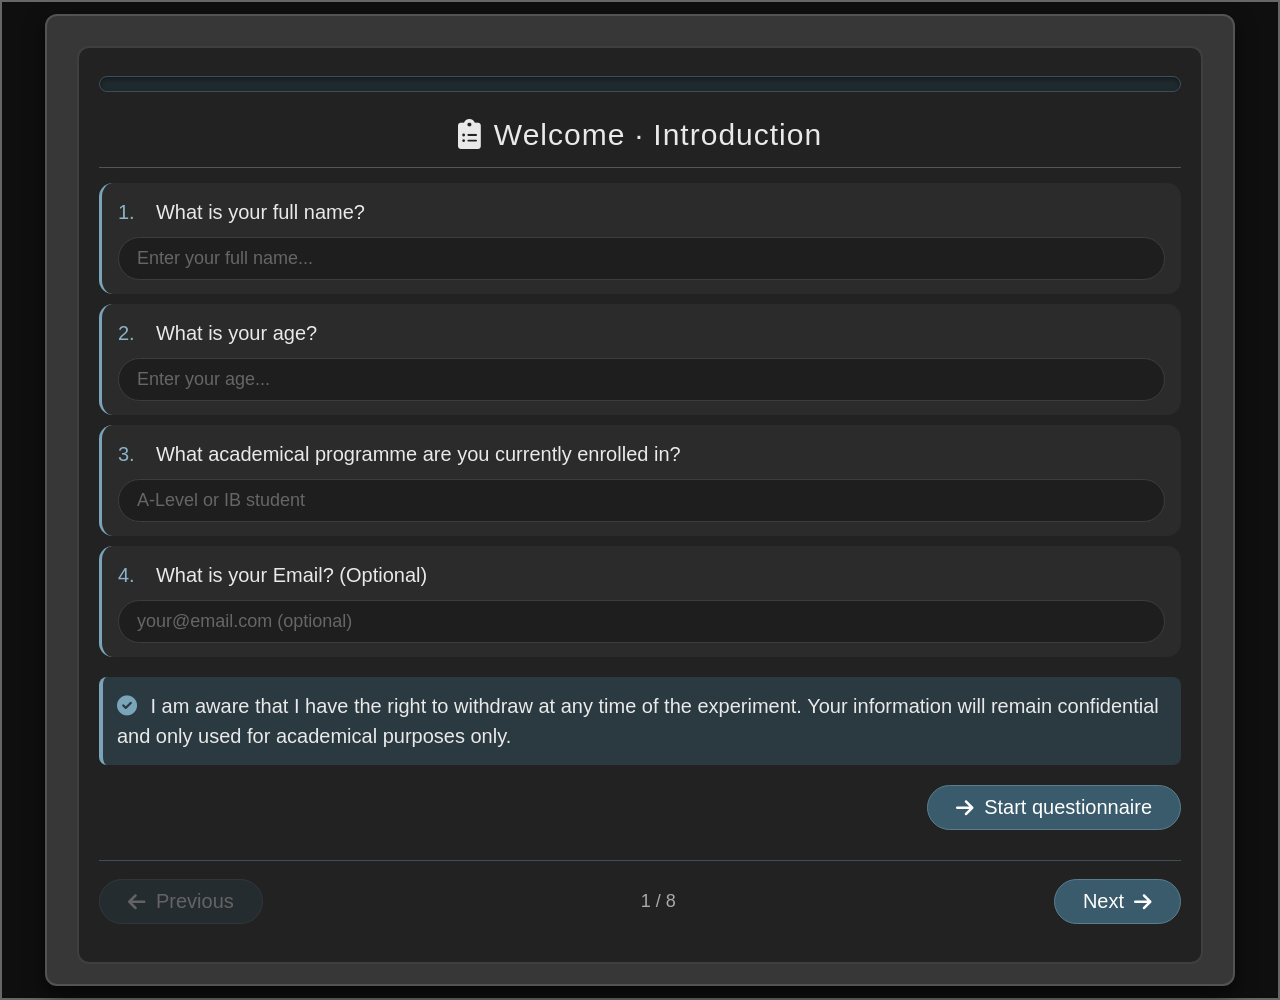
==== Website.html @ 50e79458 "Template of website Website" ====
<!DOCTYPE html>
<html lang="en">
<head>
    <meta charset="UTF-8">
    <meta name="viewport" content="width=device-width, initial-scale=1.0">
    <title>Wellbeing Questionnaire · Multi-page</title>
    <!-- Font Awesome -->
    <link rel="stylesheet" href="https://cdnjs.cloudflare.com/ajax/libs/font-awesome/6.0.0-beta3/css/all.min.css">
    <style>
        /* ----- global reset & base ----- */
        * {
            box-sizing: border-box;
            margin: 0;
            padding: 0;
        }

        body {
            background-color: rgb(15, 15, 15);
            border: 2px solid rgb(103, 103, 103);
            display: flex;
            justify-content: center;
            padding: 12px;
            min-height: 100vh;
            font-family: 'Roboto', 'Arial', sans-serif;
        }

        #main {
            padding-top: 30px;
            border: 2px solid rgb(83, 83, 83);
            background-color: rgb(55, 55, 55);
            width: 95%;
            max-width: 1300px;
            min-height: 840px;
            display: flex;
            flex-direction: column;
            align-items: center;
            border-radius: 12px;
            box-shadow: 0 8px 20px rgba(0,0,0,0.6);
        }

        #sub-main {
            border: 2px solid rgb(63, 63, 63);
            padding: 20px 20px 30px;
            background-color: rgb(34, 34, 34);
            color: rgb(233, 233, 233);
            width: 95%;
            height: auto;
            font-size: 20px;
            line-height: 1.5;
            border-radius: 12px;
            margin-bottom: 20px;
            position: relative;
        }

        /* ----- progress bar ----- */
        #progress-container {
            width: 100%;
            background: #1f2a2e;
            border-radius: 40px;
            height: 16px;
            margin: 8px 0 20px 0;
            border: 1px solid #3d4f55;
            overflow: hidden;
            box-shadow: inset 0 2px 4px rgba(0,0,0,0.4);
        }

        #progress-bar {
            width: 0%;
            height: 100%;
            background: linear-gradient(90deg, #4e8a9e, #7ab8d0);
            border-radius: 40px;
            transition: width 0.35s ease;
            box-shadow: 0 0 12px #3a7a8a;
        }

        /* ----- page system (tabs) ----- */
        .page {
            display: none;
            animation: fadePage 0.25s ease;
        }

        .page.active {
            display: block;
        }

        @keyframes fadePage {
            0% { opacity: 0.6; transform: translateY(6px); }
            100% { opacity: 1; transform: translateY(0); }
        }

        /* ----- navigation buttons ----- */
        .nav-bar {
            display: flex;
            flex-wrap: wrap;
            justify-content: space-between;
            align-items: center;
            gap: 12px 20px;
            margin-top: 30px;
            padding-top: 18px;
            border-top: 1px solid #3d4f55;
        }

        .nav-btn {
            background: #2d414a;
            border: 1px solid #4a5f68;
            color: #ddd;
            padding: 10px 28px;
            border-radius: 40px;
            font-size: 20px;
            cursor: pointer;
            transition: 0.2s;
            display: inline-flex;
            align-items: center;
            gap: 10px;
            font-family: inherit;
        }

        .nav-btn:hover:not(:disabled) {
            background: #3e5b68;
            color: white;
            border-color: #7aa5b9;
            transform: scale(1.02);
        }

        .nav-btn:disabled {
            opacity: 0.35;
            cursor: not-allowed;
            transform: none;
        }

        .nav-btn.primary {
            background: #3a5b6b;
            border-color: #5a7e8e;
            color: white;
        }
        .nav-btn.primary:hover:not(:disabled) {
            background: #4e7488;
        }

        /* ----- question blocks (rating) ----- */
        .question-block {
            background: rgba(255,255,255,0.02);
            padding: 14px 16px;
            margin: 10px 0;
            border-radius: 14px;
            border-left: 3px solid #3a5b6b;
            transition: background 0.15s;
        }
        .question-block:hover {
            background: rgba(255,255,255,0.06);
        }
        .question-text {
            margin-bottom: 10px;
            font-weight: 300;
            display: flex;
            align-items: baseline;
            gap: 6px;
        }
        .question-text .qnum {
            color: #8ab3c7;
            font-weight: 400;
            min-width: 32px;
        }

        /* rating buttons 1-10 */
        .rating-group {
            display: flex;
            flex-wrap: wrap;
            align-items: center;
            gap: 8px 6px;
            margin-top: 4px;
        }
        .rating-btn {
            background: #252525;
            border: 1px solid #3d3d3d;
            color: #c0c0c0;
            width: 42px;
            height: 42px;
            border-radius: 30px;
            font-size: 18px;
            font-weight: 400;
            cursor: pointer;
            transition: all 0.15s ease;
            display: inline-flex;
            align-items: center;
            justify-content: center;
            box-shadow: 0 2px 4px rgba(0,0,0,0.3);
            font-family: inherit;
        }
        .rating-btn:hover {
            background: #3a4f5a;
            border-color: #6c8c9c;
            color: white;
            transform: scale(1.05);
        }
        .rating-btn.selected {
            background: #3a7a8a;
            border-color: #8ab3c7;
            color: white;
            box-shadow: 0 0 0 2px #5a8a9e;
            font-weight: 500;
        }
        .rating-label {
            font-size: 14px;
            color: #888;
            margin: 0 2px;
        }

        /* ----- intro page: text inputs under each question ----- */
        .intro-input-group {
            display: flex;
            flex-direction: column;
            gap: 6px;
            margin-top: 6px;
        }
        .intro-input-group input {
            background: #1e1e1e;
            border: 1px solid #3d3d3d;
            border-radius: 30px;
            padding: 10px 18px;
            font-size: 18px;
            color: #f0f0f0;
            width: 100%;
            transition: 0.2s;
            font-family: inherit;
        }
        .intro-input-group input:focus {
            outline: none;
            border-color: #7aa5b9;
            box-shadow: 0 0 0 2px rgba(122, 165, 185, 0.3);
            background: #141414;
        }
        .intro-input-group input::placeholder {
            color: #666;
        }

        #sign-up .question-block {
            border-left-color: #7aa5b9;
            background: rgba(255,255,255,0.04);
        }

        /* ----- summary output ----- */
        #summary-output {
            background: #141c1f;
            padding: 16px 22px;
            border-radius: 40px;
            font-size: 18px;
            color: #d4e4ec;
            border-left: 4px solid #7aa5b9;
            margin: 16px 0;
            display: flex;
            align-items: center;
            gap: 14px;
            flex-wrap: wrap;
        }
        #summary-output i {
            color: #7aa5b9;
            font-size: 24px;
        }

        .btn-secondary {
            background: #2d3d44;
            border: 1px solid #4a5f68;
            color: #ccc;
            font-size: 18px;
            padding: 8px 22px;
            border-radius: 40px;
            cursor: pointer;
            transition: 0.2s;
        }
        .btn-secondary:hover {
            background: #3e5660;
            color: white;
        }

        .flex-wrap {
            display: flex;
            flex-wrap: wrap;
            align-items: center;
            gap: 10px;
        }

        h4 {
            margin: 30px 0 15px 0;
            font-weight: 300;
            color: #bbbbbb;
            font-size: 26px;
            border-left: 4px solid #6c8c9c;
            padding-left: 12px;
            display: flex;
            align-items: center;
            gap: 10px;
        }
        h2 {
            text-align: center;
            margin: 10px 0 15px 0;
            font-weight: 400;
            letter-spacing: 1px;
            border-bottom: 1px solid #555;
            padding-bottom: 10px;
        }

        .error-msg {
            color: #f08a8a;
            background: #3a1e1e;
            padding: 8px 16px;
            border-radius: 30px;
            font-size: 16px;
            border: 1px solid #a54a4a;
            display: inline-flex;
            align-items: center;
            gap: 10px;
            margin-top: 8px;
        }

        @media (max-width: 700px) {
            #sub-main { font-size: 17px; padding: 12px; }
            .rating-btn { width: 36px; height: 36px; font-size: 15px; }
            .nav-bar { flex-direction: column; align-items: stretch; }
            .nav-btn { justify-content: center; }
        }
    </style>
</head>
<body>
<div id="main">
    <div id="sub-main">

        <!-- ===== PROGRESS BAR ===== -->
        <div id="progress-container">
            <div id="progress-bar" style="width: 0%;"></div>
        </div>

        <!-- ========================================================= -->
        <!-- PAGE 0: INTRODUCTION with TEXT INPUTS -->
        <div id="page-intro" class="page active">
            <h2><i class="fas fa-clipboard-list" style="margin-right: 12px;"></i>Welcome · Introduction</h2>
            <div id="sign-up">
                <div class="question-block">
                    <div class="question-text"><span class="qnum">1.</span> What is your full name?</div>
                    <div class="intro-input-group">
                        <input type="text" id="intro-name" placeholder="Enter your full name..." data-intro="name">
                    </div>
                </div>
                <div class="question-block">
                    <div class="question-text"><span class="qnum">2.</span> What is your age?</div>
                    <div class="intro-input-group">
                        <input type="number" id="intro-age" placeholder="Enter your age..." data-intro="age" min="1" max="120">
                    </div>
                </div>
                <div class="question-block">
                    <div class="question-text"><span class="qnum">3.</span> What academical programme are you currently enrolled in?</div>
                    <div class="intro-input-group">
                        <input type="text" id="intro-program" placeholder="A-Level or IB student" data-intro="program">
                    </div>
                </div>
                <div class="question-block">
                    <div class="question-text"><span class="qnum">4.</span> What is your Email? (Optional)</div>
                    <div class="intro-input-group">
                        <input type="email" id="intro-email" placeholder="your@email.com (optional)" data-intro="email">
                    </div>
                </div>
                <p style="margin-top:20px; background:#2a3a40; border-left:4px solid #7aa5b9; padding:14px; border-radius:8px;">
                    <i class="fas fa-check-circle" style="color: #7aa5b9; margin-right: 8px;"></i>
                    I am aware that I have the right to withdraw at any time of the experiment. Your information will remain confidential and only used for academical purposes only.
                </p>
            </div>
            <div style="margin-top: 20px; text-align: right;">
                <button class="nav-btn primary" id="startBtn"><i class="fas fa-arrow-right"></i> Start questionnaire</button>
            </div>
        </div>

        <!-- ========================================================= -->
        <!-- PAGE 1: SLEEP (q1-5) -->
        <div id="page-sleep" class="page">
            <h2><i class="fas fa-moon"></i> Sleep</h2>
            <div id="q1" class="question-block" data-q="1"><div class="question-text"><span class="qnum">1.</span> How much sleep do you usually get?</div><div class="rating-group" data-qid="1"></div></div>
            <div id="q2" class="question-block" data-q="2"><div class="question-text"><span class="qnum">2.</span> How much difficulty do you have falling asleep at the beginning of the night?</div><div class="rating-group" data-qid="2"></div></div>
            <div id="q3" class="question-block" data-q="3"><div class="question-text"><span class="qnum">3.</span> How would you rate your overall sleep quality over the past month?</div><div class="rating-group" data-qid="3"></div></div>
            <div id="q4" class="question-block" data-q="4"><div class="question-text"><span class="qnum">4.</span> How often do you wake up in the middle of the night and struggle to get back to sleep?</div><div class="rating-group" data-qid="4"></div></div>
            <div id="q5" class="question-block" data-q="5"><div class="question-text"><span class="qnum">5.</span> How sleepy or exhausted do you feel during the daytime hours?</div><div class="rating-group" data-qid="5"></div></div>
        </div>

        <!-- PAGE 2: WATER (q6-8) -->
        <div id="page-water" class="page">
            <h2><i class="fas fa-tint"></i> Water Intake</h2>
            <div id="q6" class="question-block" data-q="6"><div class="question-text"><span class="qnum">6.</span> In the past month, how often have you felt physically dehydrated…</div><div class="rating-group" data-qid="6"></div></div>
            <div id="q7" class="question-block" data-q="7"><div class="question-text"><span class="qnum">7.</span> In the past month, how often have you drunk around 2 litres of water daily?</div><div class="rating-group" data-qid="7"></div></div>
            <div id="q8" class="question-block" data-q="8"><div class="question-text"><span class="qnum">8.</span> In the past month, how often has a lack of hydration made you feel irritable…</div><div class="rating-group" data-qid="8"></div></div>
        </div>

        <!-- PAGE 3: STRESS (q9-15) -->
        <div id="page-stress" class="page">
            <h2><i class="fas fa-brain"></i> Stress</h2>
            <div id="q9" class="question-block" data-q="9"><div class="question-text"><span class="qnum">9.</span> How often have you felt confident about your ability to handle your personal problems?</div><div class="rating-group" data-qid="9"></div></div>
            <div id="q10" class="question-block" data-q="10"><div class="question-text"><span class="qnum">10.</span> How often have you felt that things were going your way?</div><div class="rating-group" data-qid="10"></div></div>
            <div id="q11" class="question-block" data-q="11"><div class="question-text"><span class="qnum">11.</span> How often have you felt difficulties were piling up so high that you could not overcome them?</div><div class="rating-group" data-qid="11"></div></div>
            <div id="q12" class="question-block" data-q="12"><div class="question-text"><span class="qnum">12.</span> How often have you been upset because of something that happened unexpectedly?</div><div class="rating-group" data-qid="12"></div></div>
            <div id="q13" class="question-block" data-q="13"><div class="question-text"><span class="qnum">13.</span> How often have you felt that you were unable to control the important things in your life?</div><div class="rating-group" data-qid="13"></div></div>
            <div id="q14" class="question-block" data-q="14"><div class="question-text"><span class="qnum">14.</span> How often have you felt nervous and "stressed"?</div><div class="rating-group" data-qid="14"></div></div>
            <div id="q15" class="question-block" data-q="15"><div class="question-text"><span class="qnum">15.</span> How often have you found that you could not cope with all the things that you had to do?</div><div class="rating-group" data-qid="15"></div></div>
        </div>

        <!-- PAGE 4: SCREEN (q16-20) -->
        <div id="page-screen" class="page">
            <h2><i class="fas fa-mobile-alt"></i> Screen Time</h2>
            <div id="q16" class="question-block" data-q="16"><div class="question-text"><span class="qnum">16.</span> On a typical day, would you consider the total amount of time you spend looking at digital screens healthy?</div><div class="rating-group" data-qid="16"></div></div>
            <div id="q17" class="question-block" data-q="17"><div class="question-text"><span class="qnum">17.</span> When you are trying to read a book, study, or complete a task, how often do you feel the urge to check your screens?</div><div class="rating-group" data-qid="17"></div></div>
            <div id="q18" class="question-block" data-q="18"><div class="question-text"><span class="qnum">18.</span> How frequently do you find yourself unexpectedly losing track of time while using screens for non-essential entertainment?</div><div class="rating-group" data-qid="18"></div></div>
            <div id="q19" class="question-block" data-q="19"><div class="question-text"><span class="qnum">19.</span> How dependent do you feel on your devices to feel entertained, relaxed, or mentally engaged?</div><div class="rating-group" data-qid="19"></div></div>
            <div id="q20" class="question-block" data-q="20"><div class="question-text"><span class="qnum">20.</span> To what extent do you feel that screen time interrupts your ability to be present or engage in real-life conversations?</div><div class="rating-group" data-qid="20"></div></div>
        </div>

        <!-- PAGE 5: PHYSICAL (q21-25) -->
        <div id="page-physical" class="page">
            <h2><i class="fas fa-running"></i> Physical Activity</h2>
            <div id="q21" class="question-block" data-q="21"><div class="question-text"><span class="qnum">21.</span> How would you rate your ability to maintain a fast pace when walking or moving around for 10 minutes or more without becoming winded?</div><div class="rating-group" data-qid="21"></div></div>
            <div id="q22" class="question-block" data-q="22"><div class="question-text"><span class="qnum">22.</span> To what extent do you feel confident and stable in your physical body when bending, lifting, or reaching?</div><div class="rating-group" data-qid="22"></div></div>
            <div id="q23" class="question-block" data-q="23"><div class="question-text"><span class="qnum">23.</span> How much do you naturally seek out or enjoy physical activities during your day?</div><div class="rating-group" data-qid="23"></div></div>
            <div id="q24" class="question-block" data-q="24"><div class="question-text"><span class="qnum">24.</span> How would you rate your physical strength when it comes to carrying/lifting objects?</div><div class="rating-group" data-qid="24"></div></div>
            <div id="q25" class="question-block" data-q="25"><div class="question-text"><span class="qnum">25.</span> How frequently does your daily routine require you to breathe heavily, sweat, or get your heart rate up?</div><div class="rating-group" data-qid="25"></div></div>
        </div>

        <!-- PAGE 6: EMOTIONAL (q26-30) -->
        <div id="page-emotional" class="page">
            <h2><i class="fas fa-smile"></i> Emotional / Mental</h2>
            <div id="q26" class="question-block" data-q="26"><div class="question-text"><span class="qnum">26.</span> How much have you felt naturally interested and engaged in the things around you?</div><div class="rating-group" data-qid="26"></div></div>
            <div id="q27" class="question-block" data-q="27"><div class="question-text"><span class="qnum">27.</span> How often have you felt nervous, restless, or on edge?</div><div class="rating-group" data-qid="27"></div></div>
            <div id="q28" class="question-block" data-q="28"><div class="question-text"><span class="qnum">28.</span> On average, how confident and comfortable do you feel in your own skin right now?</div><div class="rating-group" data-qid="28"></div></div>
            <div id="q29" class="question-block" data-q="29"><div class="question-text"><span class="qnum">29.</span> How often have you felt easily annoyed or frustrated by small things?</div><div class="rating-group" data-qid="29"></div></div>
            <div id="q30" class="question-block" data-q="30"><div class="question-text"><span class="qnum">30.</span> How often have you felt easily annoyed or frustrated by small things? (duplicate)</div><div class="rating-group" data-qid="30"></div></div>
        </div>

        <!-- ========================================================= -->
        <!-- PAGE 7: SUMMARY (final) -->
        <div id="page-summary" class="page">
            <h2><i class="fas fa-chart-pie"></i> Summary & results</h2>
            <div id="summary-output">
                <i class="fas fa-chart-simple"></i>
                <span id="summaryText">No ratings yet. Complete all questions to see summary.</span>
            </div>
            <div style="background:#1f2a2e; border-radius:30px; padding:20px; margin-top:10px;">
                <p><i class="fas fa-info-circle" style="color:#7aa5b9;"></i> This is the final page. You can go back and adjust any rating.</p>
                <button class="btn-secondary" id="clearAllBtn" style="margin-top:12px;"><i class="fas fa-undo-alt"></i> Clear all & restart</button>
            </div>
        </div>

        <!-- ========================================================= -->
        <!-- NAVIGATION (shared) -->
        <div class="nav-bar">
            <button class="nav-btn" id="prevBtn" disabled><i class="fas fa-arrow-left"></i> Previous</button>
            <span id="pageIndicator" style="color:#aaa; font-size:18px;">1 / 8</span>
            <button class="nav-btn primary" id="nextBtn">Next <i class="fas fa-arrow-right"></i></button>
        </div>
        <div id="navError" style="text-align:center; margin-top:8px;"></div>

    </div> <!-- /sub-main -->
</div> <!-- /main -->

<script>
    (function() {
        // ---------- page order ----------
        const pageIds = [
            'page-intro',
            'page-sleep',
            'page-water',
            'page-stress',
            'page-screen',
            'page-physical',
            'page-emotional',
            'page-summary'
        ];
        const totalPages = pageIds.length;
        let currentPageIndex = 0;

        // DOM elements
        const pages = document.querySelectorAll('.page');
        const prevBtn = document.getElementById('prevBtn');
        const nextBtn = document.getElementById('nextBtn');
        const indicator = document.getElementById('pageIndicator');
        const progressBar = document.getElementById('progress-bar');
        const startBtn = document.getElementById('startBtn');
        const navError = document.getElementById('navError');

        // rating storage
        const ratingData = {};

        // ---------- generate rating buttons (1-10) ----------
        const questionGroups = document.querySelectorAll('.rating-group');
        questionGroups.forEach(group => {
            const qid = group.dataset.qid;
            for (let i = 1; i <= 10; i++) {
                const btn = document.createElement('button');
                btn.className = 'rating-btn';
                btn.textContent = i;
                btn.dataset.value = i;
                btn.dataset.qid = qid;
                btn.addEventListener('click', function(e) {
                    e.stopPropagation();
                    const parentGroup = this.closest('.rating-group');
                    parentGroup.querySelectorAll('.rating-btn').forEach(b => b.classList.remove('selected'));
                    this.classList.add('selected');
                    ratingData[qid] = parseInt(this.dataset.value, 10);
                    updateSummaryText();
                    updateProgress();
                    clearNavError();
                });
                group.appendChild(btn);
            }
            // labels
            const low = document.createElement('span');
            low.className = 'rating-label';
            low.textContent = 'min';
            const high = document.createElement('span');
            high.className = 'rating-label';
            high.textContent = 'max';
            group.prepend(low);
            group.appendChild(high);
        });

        // ---------- validation: check if all ratings on current page are answered ----------
        function isCurrentPageComplete() {
            const currentPage = document.querySelector('.page.active');
            if (!currentPage) return false;

            // For intro page: check text inputs
            if (currentPage.id === 'page-intro') {
                const name = document.getElementById('intro-name');
                const age = document.getElementById('intro-age');
                const program = document.getElementById('intro-program');
                // Name must not be empty
                if (!name.value.trim()) return false;
                // Age must be a number > 0
                if (!age.value || parseInt(age.value) <= 0) return false;
                // Program must not be empty
                if (!program.value.trim()) return false;
                return true;
            }

            // For summary page: always allow navigation (no ratings to check)
            if (currentPage.id === 'page-summary') return true;

            // For other pages: check that all rating groups have a selected button
            const groups = currentPage.querySelectorAll('.rating-group');
            for (let group of groups) {
                const selected = group.querySelector('.rating-btn.selected');
                if (!selected) return false;
            }
            return true;
        }

        // ---------- show error message ----------
        function showNavError(message) {
            navError.innerHTML = `<span class="error-msg"><i class="fas fa-exclamation-circle"></i> ${message}</span>`;
        }

        function clearNavError() {
            navError.innerHTML = '';
        }

        // ---------- update summary text (on final page) - NO AVERAGE ----------
        const summarySpan = document.getElementById('summaryText');

        function updateSummaryText() {
            const entries = Object.entries(ratingData);
            if (entries.length === 0) {
                summarySpan.textContent = 'No ratings yet. Complete all questions to see summary.';
                return;
            }
            const answered = entries.length;
            const total = 30;
            // Show only answered count and last 3 ratings (no average)
            const lastThree = entries.slice(-3).map(([q, v]) => `Q${q}:${v}`).join(' · ');
            summarySpan.innerHTML = `
                <span style="background:#1f2a2e; padding:2px 14px; border-radius:30px;">
                    <i class="fas fa-check-circle" style="color:#7aa5b9;"></i> ${answered}/${total}
                </span>
                <span style="background:#1f2a2e; padding:2px 14px; border-radius:30px; font-size:0.9em;">
                    ${lastThree || '—'}
                </span>
            `;
        }

        // ---------- update progress bar ----------
        function updateProgress() {
            const answered = Object.keys(ratingData).length;
            const total = 30;
            const pct = Math.min(100, Math.round((answered / total) * 100));
            progressBar.style.width = pct + '%';
        }

        // ---------- clear all ratings and go to intro page ----------
        function clearAllAndRestart() {
            // Remove selected class from all rating buttons
            document.querySelectorAll('.rating-btn').forEach(b => b.classList.remove('selected'));
            // Clear the rating data
            for (let key in ratingData) {
                delete ratingData[key];
            }
            // Clear intro text inputs
            document.getElementById('intro-name').value = '';
            document.getElementById('intro-age').value = '';
            document.getElementById('intro-program').value = '';
            document.getElementById('intro-email').value = '';
            // Update UI
            updateSummaryText();
            updateProgress();
            clearNavError();
            // Navigate to intro page (page 0)
            goToPage(0);
        }

        // ---------- navigation ----------
        function goToPage(index) {
            if (index < 0 || index >= totalPages) return;
            
            // Check if we're trying to go forward and current page is complete
            if (index > currentPageIndex) {
                if (!isCurrentPageComplete()) {
                    showNavError('Please answer all questions on this page before proceeding.');
                    return;
                }
            }
            
            clearNavError();
            
            // hide all
            pages.forEach(p => p.classList.remove('active'));
            // show target
            const target = document.getElementById(pageIds[index]);
            if (target) target.classList.add('active');
            currentPageIndex = index;

            // update buttons
            prevBtn.disabled = (index === 0);
            nextBtn.disabled = (index === totalPages - 1);
            if (index === totalPages - 1) {
                nextBtn.innerHTML = 'Finish <i class="fas fa-check"></i>';
            } else {
                nextBtn.innerHTML = 'Next <i class="fas fa-arrow-right"></i>';
            }
            // indicator
            indicator.textContent = `${index+1} / ${totalPages}`;
            // update progress
            updateProgress();
            // if on summary page, refresh summary
            if (pageIds[index] === 'page-summary') {
                updateSummaryText();
            }
        }

        function nextPage() {
            if (currentPageIndex < totalPages - 1) {
                goToPage(currentPageIndex + 1);
            }
        }

        function prevPage() {
            if (currentPageIndex > 0) {
                goToPage(currentPageIndex - 1);
            }
        }

        // event listeners
        nextBtn.addEventListener('click', nextPage);
        prevBtn.addEventListener('click', prevPage);

        // start button (from intro)
        startBtn.addEventListener('click', function() {
            if (!isCurrentPageComplete()) {
                showNavError('Please fill in all required fields (Name, Age, Programme) before starting.');
                return;
            }
            goToPage(1); // go to sleep page
        });

        // Clear all button - now clears everything and goes to intro
        document.getElementById('clearAllBtn').addEventListener('click', clearAllAndRestart);

        // Real-time validation on intro inputs (clear error when user types)
        document.querySelectorAll('.intro-input-group input').forEach(input => {
            input.addEventListener('input', function() {
                clearNavError();
            });
        });

        // keyboard support
        document.addEventListener('keydown', function(e) {
            if (e.key === 'ArrowRight' && !e.ctrlKey && !e.metaKey) {
                if (!nextBtn.disabled) nextBtn.click();
            } else if (e.key === 'ArrowLeft' && !e.ctrlKey && !e.metaKey) {
                if (!prevBtn.disabled) prevBtn.click();
            }
        });

        // ---------- initial state ----------
        goToPage(0); // start at intro
        updateProgress();
        updateSummaryText();
    })();
</script>

</body>
</html>
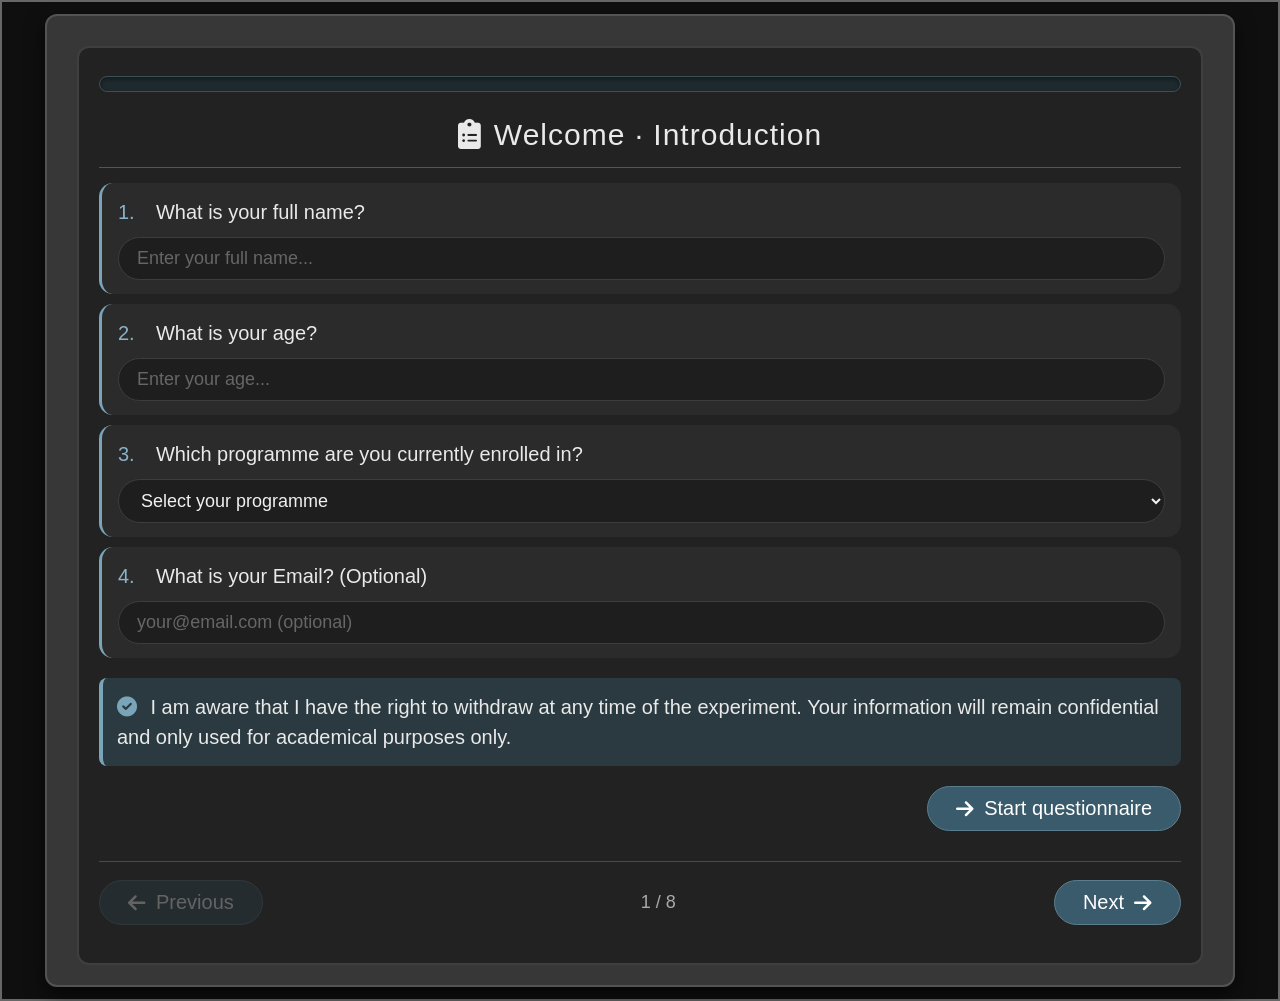
==== commit b4f3f6c3: "Added the choosing option" ====
--- a/Website.html
+++ b/Website.html
@@ -1,703 +1,572 @@
 <!DOCTYPE html>
 <html lang="en">
 <head>
-    <meta charset="UTF-8">
-    <meta name="viewport" content="width=device-width, initial-scale=1.0">
-    <title>Wellbeing Questionnaire · Multi-page</title>
-    <!-- Font Awesome -->
-    <link rel="stylesheet" href="https://cdnjs.cloudflare.com/ajax/libs/font-awesome/6.0.0-beta3/css/all.min.css">
-    <style>
-        /* ----- global reset & base ----- */
-        * {
-            box-sizing: border-box;
-            margin: 0;
-            padding: 0;
-        }
-
-        body {
-            background-color: rgb(15, 15, 15);
-            border: 2px solid rgb(103, 103, 103);
-            display: flex;
-            justify-content: center;
-            padding: 12px;
-            min-height: 100vh;
-            font-family: 'Roboto', 'Arial', sans-serif;
-        }
-
-        #main {
-            padding-top: 30px;
-            border: 2px solid rgb(83, 83, 83);
-            background-color: rgb(55, 55, 55);
-            width: 95%;
-            max-width: 1300px;
-            min-height: 840px;
-            display: flex;
-            flex-direction: column;
-            align-items: center;
-            border-radius: 12px;
-            box-shadow: 0 8px 20px rgba(0,0,0,0.6);
-        }
-
-        #sub-main {
-            border: 2px solid rgb(63, 63, 63);
-            padding: 20px 20px 30px;
-            background-color: rgb(34, 34, 34);
-            color: rgb(233, 233, 233);
-            width: 95%;
-            height: auto;
-            font-size: 20px;
-            line-height: 1.5;
-            border-radius: 12px;
-            margin-bottom: 20px;
-            position: relative;
-        }
-
-        /* ----- progress bar ----- */
-        #progress-container {
-            width: 100%;
-            background: #1f2a2e;
-            border-radius: 40px;
-            height: 16px;
-            margin: 8px 0 20px 0;
-            border: 1px solid #3d4f55;
-            overflow: hidden;
-            box-shadow: inset 0 2px 4px rgba(0,0,0,0.4);
-        }
-
-        #progress-bar {
-            width: 0%;
-            height: 100%;
-            background: linear-gradient(90deg, #4e8a9e, #7ab8d0);
-            border-radius: 40px;
-            transition: width 0.35s ease;
-            box-shadow: 0 0 12px #3a7a8a;
-        }
-
-        /* ----- page system (tabs) ----- */
-        .page {
-            display: none;
-            animation: fadePage 0.25s ease;
-        }
-
-        .page.active {
-            display: block;
-        }
-
-        @keyframes fadePage {
-            0% { opacity: 0.6; transform: translateY(6px); }
-            100% { opacity: 1; transform: translateY(0); }
-        }
-
-        /* ----- navigation buttons ----- */
-        .nav-bar {
-            display: flex;
-            flex-wrap: wrap;
-            justify-content: space-between;
-            align-items: center;
-            gap: 12px 20px;
-            margin-top: 30px;
-            padding-top: 18px;
-            border-top: 1px solid #3d4f55;
-        }
-
-        .nav-btn {
-            background: #2d414a;
-            border: 1px solid #4a5f68;
-            color: #ddd;
-            padding: 10px 28px;
-            border-radius: 40px;
-            font-size: 20px;
-            cursor: pointer;
-            transition: 0.2s;
-            display: inline-flex;
-            align-items: center;
-            gap: 10px;
-            font-family: inherit;
-        }
-
-        .nav-btn:hover:not(:disabled) {
-            background: #3e5b68;
-            color: white;
-            border-color: #7aa5b9;
-            transform: scale(1.02);
-        }
-
-        .nav-btn:disabled {
-            opacity: 0.35;
-            cursor: not-allowed;
-            transform: none;
-        }
-
-        .nav-btn.primary {
-            background: #3a5b6b;
-            border-color: #5a7e8e;
-            color: white;
-        }
-        .nav-btn.primary:hover:not(:disabled) {
-            background: #4e7488;
-        }
-
-        /* ----- question blocks (rating) ----- */
-        .question-block {
-            background: rgba(255,255,255,0.02);
-            padding: 14px 16px;
-            margin: 10px 0;
-            border-radius: 14px;
-            border-left: 3px solid #3a5b6b;
-            transition: background 0.15s;
-        }
-        .question-block:hover {
-            background: rgba(255,255,255,0.06);
-        }
-        .question-text {
-            margin-bottom: 10px;
-            font-weight: 300;
-            display: flex;
-            align-items: baseline;
-            gap: 6px;
-        }
-        .question-text .qnum {
-            color: #8ab3c7;
-            font-weight: 400;
-            min-width: 32px;
-        }
-
-        /* rating buttons 1-10 */
-        .rating-group {
-            display: flex;
-            flex-wrap: wrap;
-            align-items: center;
-            gap: 8px 6px;
-            margin-top: 4px;
-        }
-        .rating-btn {
-            background: #252525;
-            border: 1px solid #3d3d3d;
-            color: #c0c0c0;
-            width: 42px;
-            height: 42px;
-            border-radius: 30px;
-            font-size: 18px;
-            font-weight: 400;
-            cursor: pointer;
-            transition: all 0.15s ease;
-            display: inline-flex;
-            align-items: center;
-            justify-content: center;
-            box-shadow: 0 2px 4px rgba(0,0,0,0.3);
-            font-family: inherit;
-        }
-        .rating-btn:hover {
-            background: #3a4f5a;
-            border-color: #6c8c9c;
-            color: white;
-            transform: scale(1.05);
-        }
-        .rating-btn.selected {
-            background: #3a7a8a;
-            border-color: #8ab3c7;
-            color: white;
-            box-shadow: 0 0 0 2px #5a8a9e;
-            font-weight: 500;
-        }
-        .rating-label {
-            font-size: 14px;
-            color: #888;
-            margin: 0 2px;
-        }
-
-        /* ----- intro page: text inputs under each question ----- */
-        .intro-input-group {
-            display: flex;
-            flex-direction: column;
-            gap: 6px;
-            margin-top: 6px;
-        }
-        .intro-input-group input {
-            background: #1e1e1e;
-            border: 1px solid #3d3d3d;
-            border-radius: 30px;
-            padding: 10px 18px;
-            font-size: 18px;
-            color: #f0f0f0;
-            width: 100%;
-            transition: 0.2s;
-            font-family: inherit;
-        }
-        .intro-input-group input:focus {
-            outline: none;
-            border-color: #7aa5b9;
-            box-shadow: 0 0 0 2px rgba(122, 165, 185, 0.3);
-            background: #141414;
-        }
-        .intro-input-group input::placeholder {
-            color: #666;
-        }
-
-        #sign-up .question-block {
-            border-left-color: #7aa5b9;
-            background: rgba(255,255,255,0.04);
-        }
-
-        /* ----- summary output ----- */
-        #summary-output {
-            background: #141c1f;
-            padding: 16px 22px;
-            border-radius: 40px;
-            font-size: 18px;
-            color: #d4e4ec;
-            border-left: 4px solid #7aa5b9;
-            margin: 16px 0;
-            display: flex;
-            align-items: center;
-            gap: 14px;
-            flex-wrap: wrap;
-        }
-        #summary-output i {
-            color: #7aa5b9;
-            font-size: 24px;
-        }
-
-        .btn-secondary {
-            background: #2d3d44;
-            border: 1px solid #4a5f68;
-            color: #ccc;
-            font-size: 18px;
-            padding: 8px 22px;
-            border-radius: 40px;
-            cursor: pointer;
-            transition: 0.2s;
-        }
-        .btn-secondary:hover {
-            background: #3e5660;
-            color: white;
-        }
-
-        .flex-wrap {
-            display: flex;
-            flex-wrap: wrap;
-            align-items: center;
-            gap: 10px;
-        }
-
-        h4 {
-            margin: 30px 0 15px 0;
-            font-weight: 300;
-            color: #bbbbbb;
-            font-size: 26px;
-            border-left: 4px solid #6c8c9c;
-            padding-left: 12px;
-            display: flex;
-            align-items: center;
-            gap: 10px;
-        }
-        h2 {
-            text-align: center;
-            margin: 10px 0 15px 0;
-            font-weight: 400;
-            letter-spacing: 1px;
-            border-bottom: 1px solid #555;
-            padding-bottom: 10px;
-        }
-
-        .error-msg {
-            color: #f08a8a;
-            background: #3a1e1e;
-            padding: 8px 16px;
-            border-radius: 30px;
-            font-size: 16px;
-            border: 1px solid #a54a4a;
-            display: inline-flex;
-            align-items: center;
-            gap: 10px;
-            margin-top: 8px;
-        }
-
-        @media (max-width: 700px) {
-            #sub-main { font-size: 17px; padding: 12px; }
-            .rating-btn { width: 36px; height: 36px; font-size: 15px; }
-            .nav-bar { flex-direction: column; align-items: stretch; }
-            .nav-btn { justify-content: center; }
-        }
-    </style>
+  <meta charset="UTF-8">
+  <meta name="viewport" content="width=device-width, initial-scale=1.0">
+  <title>Wellbeing · 8‑page questionnaire</title>
+  <!-- Font Awesome 6 (free) -->
+  <link rel="stylesheet" href="https://cdnjs.cloudflare.com/ajax/libs/font-awesome/6.0.0-beta3/css/all.min.css">
+  <style>
+    * { box-sizing: border-box; margin: 0; padding: 0; }
+    body {
+      background-color: #0f0f0f;
+      border: 2px solid #676767;
+      display: flex;
+      justify-content: center;
+      padding: 12px;
+      min-height: 100vh;
+      font-family: 'Roboto', 'Arial', sans-serif;
+    }
+    #main {
+      padding-top: 30px;
+      border: 2px solid #535353;
+      background-color: #373737;
+      width: 95%;
+      max-width: 1300px;
+      min-height: 840px;
+      display: flex;
+      flex-direction: column;
+      align-items: center;
+      border-radius: 12px;
+      box-shadow: 0 8px 20px rgba(0,0,0,0.6);
+    }
+    #sub-main {
+      border: 2px solid #3f3f3f;
+      padding: 20px 20px 30px;
+      background-color: #222;
+      color: #e9e9e9;
+      width: 95%;
+      height: auto;
+      font-size: 20px;
+      line-height: 1.5;
+      border-radius: 12px;
+      margin-bottom: 20px;
+      position: relative;
+    }
+    /* progress */
+    #progress-container {
+      width: 100%;
+      background: #1f2a2e;
+      border-radius: 40px;
+      height: 16px;
+      margin: 8px 0 20px 0;
+      border: 1px solid #3d4f55;
+      overflow: hidden;
+      box-shadow: inset 0 2px 4px rgba(0,0,0,0.4);
+    }
+    #progress-bar {
+      width: 0%;
+      height: 100%;
+      background: linear-gradient(90deg, #4e8a9e, #7ab8d0);
+      border-radius: 40px;
+      transition: width 0.35s ease;
+      box-shadow: 0 0 12px #3a7a8a;
+    }
+    /* pages */
+    .page { display: none; animation: fadePage 0.25s ease; }
+    .page.active { display: block; }
+    @keyframes fadePage {
+      0% { opacity: 0.6; transform: translateY(6px); }
+      100% { opacity: 1; transform: translateY(0); }
+    }
+    /* nav */
+    .nav-bar {
+      display: flex;
+      flex-wrap: wrap;
+      justify-content: space-between;
+      align-items: center;
+      gap: 12px 20px;
+      margin-top: 30px;
+      padding-top: 18px;
+      border-top: 1px solid #3d4f55;
+    }
+    .nav-btn {
+      background: #2d414a;
+      border: 1px solid #4a5f68;
+      color: #ddd;
+      padding: 10px 28px;
+      border-radius: 40px;
+      font-size: 20px;
+      cursor: pointer;
+      transition: 0.2s;
+      display: inline-flex;
+      align-items: center;
+      gap: 10px;
+      font-family: inherit;
+    }
+    .nav-btn:hover:not(:disabled) {
+      background: #3e5b68;
+      color: white;
+      border-color: #7aa5b9;
+      transform: scale(1.02);
+    }
+    .nav-btn:disabled { opacity: 0.35; cursor: not-allowed; transform: none; }
+    .nav-btn.primary { background: #3a5b6b; border-color: #5a7e8e; color: white; }
+    .nav-btn.primary:hover:not(:disabled) { background: #4e7488; }
+
+    /* question blocks */
+    .question-block {
+      background: rgba(255,255,255,0.02);
+      padding: 14px 16px;
+      margin: 10px 0;
+      border-radius: 14px;
+      border-left: 3px solid #3a5b6b;
+      transition: background 0.15s;
+    }
+    .question-block:hover { background: rgba(255,255,255,0.06); }
+    .question-text {
+      margin-bottom: 10px;
+      font-weight: 300;
+      display: flex;
+      align-items: baseline;
+      gap: 6px;
+    }
+    .question-text .qnum { color: #8ab3c7; font-weight: 400; min-width: 32px; }
+
+    /* rating 1-10 */
+    .rating-group {
+      display: flex;
+      flex-wrap: wrap;
+      align-items: center;
+      gap: 8px 6px;
+      margin-top: 4px;
+    }
+    .rating-btn {
+      background: #252525;
+      border: 1px solid #3d3d3d;
+      color: #c0c0c0;
+      width: 42px;
+      height: 42px;
+      border-radius: 30px;
+      font-size: 18px;
+      font-weight: 400;
+      cursor: pointer;
+      transition: all 0.15s ease;
+      display: inline-flex;
+      align-items: center;
+      justify-content: center;
+      box-shadow: 0 2px 4px rgba(0,0,0,0.3);
+      font-family: inherit;
+    }
+    .rating-btn:hover { background: #3a4f5a; border-color: #6c8c9c; color: white; transform: scale(1.05); }
+    .rating-btn.selected {
+      background: #3a7a8a;
+      border-color: #8ab3c7;
+      color: white;
+      box-shadow: 0 0 0 2px #5a8a9e;
+      font-weight: 500;
+    }
+    .rating-label { font-size: 14px; color: #888; margin: 0 2px; }
+
+    /* intro inputs & select */
+    .intro-input-group {
+      display: flex;
+      flex-direction: column;
+      gap: 6px;
+      margin-top: 6px;
+    }
+    .intro-input-group input,
+    .intro-input-group select {
+      background: #1e1e1e;
+      border: 1px solid #3d3d3d;
+      border-radius: 30px;
+      padding: 10px 18px;
+      font-size: 18px;
+      color: #f0f0f0;
+      width: 100%;
+      transition: 0.2s;
+      font-family: inherit;
+      appearance: auto;
+    }
+    .intro-input-group input:focus,
+    .intro-input-group select:focus {
+      outline: none;
+      border-color: #7aa5b9;
+      box-shadow: 0 0 0 2px rgba(122, 165, 185, 0.3);
+      background: #141414;
+    }
+    .intro-input-group input::placeholder { color: #666; }
+    .intro-input-group select option { background: #1e1e1e; color: #f0f0f0; }
+
+    #sign-up .question-block { border-left-color: #7aa5b9; background: rgba(255,255,255,0.04); }
+
+    /* summary */
+    #summary-output {
+      background: #141c1f;
+      padding: 16px 22px;
+      border-radius: 40px;
+      font-size: 18px;
+      color: #d4e4ec;
+      border-left: 4px solid #7aa5b9;
+      margin: 16px 0;
+      display: flex;
+      align-items: center;
+      gap: 14px;
+      flex-wrap: wrap;
+    }
+    #summary-output i { color: #7aa5b9; font-size: 24px; }
+    .btn-secondary {
+      background: #2d3d44;
+      border: 1px solid #4a5f68;
+      color: #ccc;
+      font-size: 18px;
+      padding: 8px 22px;
+      border-radius: 40px;
+      cursor: pointer;
+      transition: 0.2s;
+    }
+    .btn-secondary:hover { background: #3e5660; color: white; }
+    .flex-wrap { display: flex; flex-wrap: wrap; align-items: center; gap: 10px; }
+    h4 {
+      margin: 30px 0 15px 0;
+      font-weight: 300;
+      color: #bbb;
+      font-size: 26px;
+      border-left: 4px solid #6c8c9c;
+      padding-left: 12px;
+      display: flex;
+      align-items: center;
+      gap: 10px;
+    }
+    h2 {
+      text-align: center;
+      margin: 10px 0 15px 0;
+      font-weight: 400;
+      letter-spacing: 1px;
+      border-bottom: 1px solid #555;
+      padding-bottom: 10px;
+    }
+    .error-msg {
+      color: #f08a8a;
+      background: #3a1e1e;
+      padding: 8px 16px;
+      border-radius: 30px;
+      font-size: 16px;
+      border: 1px solid #a54a4a;
+      display: inline-flex;
+      align-items: center;
+      gap: 10px;
+      margin-top: 8px;
+    }
+    @media (max-width: 700px) {
+      #sub-main { font-size: 17px; padding: 12px; }
+      .rating-btn { width: 36px; height: 36px; font-size: 15px; }
+      .nav-bar { flex-direction: column; align-items: stretch; }
+      .nav-btn { justify-content: center; }
+    }
+  </style>
 </head>
 <body>
 <div id="main">
-    <div id="sub-main">
-
-        <!-- ===== PROGRESS BAR ===== -->
-        <div id="progress-container">
-            <div id="progress-bar" style="width: 0%;"></div>
+  <div id="sub-main">
+
+    <!-- progress bar -->
+    <div id="progress-container"><div id="progress-bar" style="width:0%;"></div></div>
+
+    <!-- ========== PAGE 0 · INTRO ========== -->
+    <div id="page-intro" class="page active">
+      <h2><i class="fas fa-clipboard-list" style="margin-right:12px;"></i>Welcome · Introduction</h2>
+      <div id="sign-up">
+        <div class="question-block">
+          <div class="question-text"><span class="qnum">1.</span> What is your full name?</div>
+          <div class="intro-input-group"><input type="text" id="intro-name" placeholder="Enter your full name..."></div>
         </div>
-
-        <!-- ========================================================= -->
-        <!-- PAGE 0: INTRODUCTION with TEXT INPUTS -->
-        <div id="page-intro" class="page active">
-            <h2><i class="fas fa-clipboard-list" style="margin-right: 12px;"></i>Welcome · Introduction</h2>
-            <div id="sign-up">
-                <div class="question-block">
-                    <div class="question-text"><span class="qnum">1.</span> What is your full name?</div>
-                    <div class="intro-input-group">
-                        <input type="text" id="intro-name" placeholder="Enter your full name..." data-intro="name">
-                    </div>
-                </div>
-                <div class="question-block">
-                    <div class="question-text"><span class="qnum">2.</span> What is your age?</div>
-                    <div class="intro-input-group">
-                        <input type="number" id="intro-age" placeholder="Enter your age..." data-intro="age" min="1" max="120">
-                    </div>
-                </div>
-                <div class="question-block">
-                    <div class="question-text"><span class="qnum">3.</span> What academical programme are you currently enrolled in?</div>
-                    <div class="intro-input-group">
-                        <input type="text" id="intro-program" placeholder="A-Level or IB student" data-intro="program">
-                    </div>
-                </div>
-                <div class="question-block">
-                    <div class="question-text"><span class="qnum">4.</span> What is your Email? (Optional)</div>
-                    <div class="intro-input-group">
-                        <input type="email" id="intro-email" placeholder="your@email.com (optional)" data-intro="email">
-                    </div>
-                </div>
-                <p style="margin-top:20px; background:#2a3a40; border-left:4px solid #7aa5b9; padding:14px; border-radius:8px;">
-                    <i class="fas fa-check-circle" style="color: #7aa5b9; margin-right: 8px;"></i>
-                    I am aware that I have the right to withdraw at any time of the experiment. Your information will remain confidential and only used for academical purposes only.
-                </p>
-            </div>
-            <div style="margin-top: 20px; text-align: right;">
-                <button class="nav-btn primary" id="startBtn"><i class="fas fa-arrow-right"></i> Start questionnaire</button>
-            </div>
+        <div class="question-block">
+          <div class="question-text"><span class="qnum">2.</span> What is your age?</div>
+          <div class="intro-input-group"><input type="number" id="intro-age" placeholder="Enter your age..." min="1" max="120"></div>
         </div>
-
-        <!-- ========================================================= -->
-        <!-- PAGE 1: SLEEP (q1-5) -->
-        <div id="page-sleep" class="page">
-            <h2><i class="fas fa-moon"></i> Sleep</h2>
-            <div id="q1" class="question-block" data-q="1"><div class="question-text"><span class="qnum">1.</span> How much sleep do you usually get?</div><div class="rating-group" data-qid="1"></div></div>
-            <div id="q2" class="question-block" data-q="2"><div class="question-text"><span class="qnum">2.</span> How much difficulty do you have falling asleep at the beginning of the night?</div><div class="rating-group" data-qid="2"></div></div>
-            <div id="q3" class="question-block" data-q="3"><div class="question-text"><span class="qnum">3.</span> How would you rate your overall sleep quality over the past month?</div><div class="rating-group" data-qid="3"></div></div>
-            <div id="q4" class="question-block" data-q="4"><div class="question-text"><span class="qnum">4.</span> How often do you wake up in the middle of the night and struggle to get back to sleep?</div><div class="rating-group" data-qid="4"></div></div>
-            <div id="q5" class="question-block" data-q="5"><div class="question-text"><span class="qnum">5.</span> How sleepy or exhausted do you feel during the daytime hours?</div><div class="rating-group" data-qid="5"></div></div>
+        <div class="question-block">
+          <div class="question-text"><span class="qnum">3.</span> Which programme are you currently enrolled in?</div>
+          <div class="intro-input-group">
+            <select id="intro-program">
+              <option value="" disabled selected>Select your programme</option>
+              <option value="A-Level">A-Level</option>
+              <option value="IB">IB</option>
+            </select>
+          </div>
         </div>
-
-        <!-- PAGE 2: WATER (q6-8) -->
-        <div id="page-water" class="page">
-            <h2><i class="fas fa-tint"></i> Water Intake</h2>
-            <div id="q6" class="question-block" data-q="6"><div class="question-text"><span class="qnum">6.</span> In the past month, how often have you felt physically dehydrated…</div><div class="rating-group" data-qid="6"></div></div>
-            <div id="q7" class="question-block" data-q="7"><div class="question-text"><span class="qnum">7.</span> In the past month, how often have you drunk around 2 litres of water daily?</div><div class="rating-group" data-qid="7"></div></div>
-            <div id="q8" class="question-block" data-q="8"><div class="question-text"><span class="qnum">8.</span> In the past month, how often has a lack of hydration made you feel irritable…</div><div class="rating-group" data-qid="8"></div></div>
+        <div class="question-block">
+          <div class="question-text"><span class="qnum">4.</span> What is your Email? (Optional)</div>
+          <div class="intro-input-group"><input type="email" id="intro-email" placeholder="your@email.com (optional)"></div>
         </div>
-
-        <!-- PAGE 3: STRESS (q9-15) -->
-        <div id="page-stress" class="page">
-            <h2><i class="fas fa-brain"></i> Stress</h2>
-            <div id="q9" class="question-block" data-q="9"><div class="question-text"><span class="qnum">9.</span> How often have you felt confident about your ability to handle your personal problems?</div><div class="rating-group" data-qid="9"></div></div>
-            <div id="q10" class="question-block" data-q="10"><div class="question-text"><span class="qnum">10.</span> How often have you felt that things were going your way?</div><div class="rating-group" data-qid="10"></div></div>
-            <div id="q11" class="question-block" data-q="11"><div class="question-text"><span class="qnum">11.</span> How often have you felt difficulties were piling up so high that you could not overcome them?</div><div class="rating-group" data-qid="11"></div></div>
-            <div id="q12" class="question-block" data-q="12"><div class="question-text"><span class="qnum">12.</span> How often have you been upset because of something that happened unexpectedly?</div><div class="rating-group" data-qid="12"></div></div>
-            <div id="q13" class="question-block" data-q="13"><div class="question-text"><span class="qnum">13.</span> How often have you felt that you were unable to control the important things in your life?</div><div class="rating-group" data-qid="13"></div></div>
-            <div id="q14" class="question-block" data-q="14"><div class="question-text"><span class="qnum">14.</span> How often have you felt nervous and "stressed"?</div><div class="rating-group" data-qid="14"></div></div>
-            <div id="q15" class="question-block" data-q="15"><div class="question-text"><span class="qnum">15.</span> How often have you found that you could not cope with all the things that you had to do?</div><div class="rating-group" data-qid="15"></div></div>
-        </div>
-
-        <!-- PAGE 4: SCREEN (q16-20) -->
-        <div id="page-screen" class="page">
-            <h2><i class="fas fa-mobile-alt"></i> Screen Time</h2>
-            <div id="q16" class="question-block" data-q="16"><div class="question-text"><span class="qnum">16.</span> On a typical day, would you consider the total amount of time you spend looking at digital screens healthy?</div><div class="rating-group" data-qid="16"></div></div>
-            <div id="q17" class="question-block" data-q="17"><div class="question-text"><span class="qnum">17.</span> When you are trying to read a book, study, or complete a task, how often do you feel the urge to check your screens?</div><div class="rating-group" data-qid="17"></div></div>
-            <div id="q18" class="question-block" data-q="18"><div class="question-text"><span class="qnum">18.</span> How frequently do you find yourself unexpectedly losing track of time while using screens for non-essential entertainment?</div><div class="rating-group" data-qid="18"></div></div>
-            <div id="q19" class="question-block" data-q="19"><div class="question-text"><span class="qnum">19.</span> How dependent do you feel on your devices to feel entertained, relaxed, or mentally engaged?</div><div class="rating-group" data-qid="19"></div></div>
-            <div id="q20" class="question-block" data-q="20"><div class="question-text"><span class="qnum">20.</span> To what extent do you feel that screen time interrupts your ability to be present or engage in real-life conversations?</div><div class="rating-group" data-qid="20"></div></div>
-        </div>
-
-        <!-- PAGE 5: PHYSICAL (q21-25) -->
-        <div id="page-physical" class="page">
-            <h2><i class="fas fa-running"></i> Physical Activity</h2>
-            <div id="q21" class="question-block" data-q="21"><div class="question-text"><span class="qnum">21.</span> How would you rate your ability to maintain a fast pace when walking or moving around for 10 minutes or more without becoming winded?</div><div class="rating-group" data-qid="21"></div></div>
-            <div id="q22" class="question-block" data-q="22"><div class="question-text"><span class="qnum">22.</span> To what extent do you feel confident and stable in your physical body when bending, lifting, or reaching?</div><div class="rating-group" data-qid="22"></div></div>
-            <div id="q23" class="question-block" data-q="23"><div class="question-text"><span class="qnum">23.</span> How much do you naturally seek out or enjoy physical activities during your day?</div><div class="rating-group" data-qid="23"></div></div>
-            <div id="q24" class="question-block" data-q="24"><div class="question-text"><span class="qnum">24.</span> How would you rate your physical strength when it comes to carrying/lifting objects?</div><div class="rating-group" data-qid="24"></div></div>
-            <div id="q25" class="question-block" data-q="25"><div class="question-text"><span class="qnum">25.</span> How frequently does your daily routine require you to breathe heavily, sweat, or get your heart rate up?</div><div class="rating-group" data-qid="25"></div></div>
-        </div>
-
-        <!-- PAGE 6: EMOTIONAL (q26-30) -->
-        <div id="page-emotional" class="page">
-            <h2><i class="fas fa-smile"></i> Emotional / Mental</h2>
-            <div id="q26" class="question-block" data-q="26"><div class="question-text"><span class="qnum">26.</span> How much have you felt naturally interested and engaged in the things around you?</div><div class="rating-group" data-qid="26"></div></div>
-            <div id="q27" class="question-block" data-q="27"><div class="question-text"><span class="qnum">27.</span> How often have you felt nervous, restless, or on edge?</div><div class="rating-group" data-qid="27"></div></div>
-            <div id="q28" class="question-block" data-q="28"><div class="question-text"><span class="qnum">28.</span> On average, how confident and comfortable do you feel in your own skin right now?</div><div class="rating-group" data-qid="28"></div></div>
-            <div id="q29" class="question-block" data-q="29"><div class="question-text"><span class="qnum">29.</span> How often have you felt easily annoyed or frustrated by small things?</div><div class="rating-group" data-qid="29"></div></div>
-            <div id="q30" class="question-block" data-q="30"><div class="question-text"><span class="qnum">30.</span> How often have you felt easily annoyed or frustrated by small things? (duplicate)</div><div class="rating-group" data-qid="30"></div></div>
-        </div>
-
-        <!-- ========================================================= -->
-        <!-- PAGE 7: SUMMARY (final) -->
-        <div id="page-summary" class="page">
-            <h2><i class="fas fa-chart-pie"></i> Summary & results</h2>
-            <div id="summary-output">
-                <i class="fas fa-chart-simple"></i>
-                <span id="summaryText">No ratings yet. Complete all questions to see summary.</span>
-            </div>
-            <div style="background:#1f2a2e; border-radius:30px; padding:20px; margin-top:10px;">
-                <p><i class="fas fa-info-circle" style="color:#7aa5b9;"></i> This is the final page. You can go back and adjust any rating.</p>
-                <button class="btn-secondary" id="clearAllBtn" style="margin-top:12px;"><i class="fas fa-undo-alt"></i> Clear all & restart</button>
-            </div>
-        </div>
-
-        <!-- ========================================================= -->
-        <!-- NAVIGATION (shared) -->
-        <div class="nav-bar">
-            <button class="nav-btn" id="prevBtn" disabled><i class="fas fa-arrow-left"></i> Previous</button>
-            <span id="pageIndicator" style="color:#aaa; font-size:18px;">1 / 8</span>
-            <button class="nav-btn primary" id="nextBtn">Next <i class="fas fa-arrow-right"></i></button>
-        </div>
-        <div id="navError" style="text-align:center; margin-top:8px;"></div>
-
-    </div> <!-- /sub-main -->
+        <p style="margin-top:20px; background:#2a3a40; border-left:4px solid #7aa5b9; padding:14px; border-radius:8px;">
+          <i class="fas fa-check-circle" style="color:#7aa5b9; margin-right:8px;"></i>
+          I am aware that I have the right to withdraw at any time of the experiment. Your information will remain confidential and only used for academical purposes only.
+        </p>
+      </div>
+      <div style="margin-top:20px; text-align:right;">
+        <button class="nav-btn primary" id="startBtn"><i class="fas fa-arrow-right"></i> Start questionnaire</button>
+      </div>
+    </div>
+
+    <!-- ========== PAGE 1 · SLEEP ========== -->
+    <div id="page-sleep" class="page">
+      <h2><i class="fas fa-moon"></i> Sleep</h2>
+      <div class="question-block"><div class="question-text"><span class="qnum">1.</span> How much sleep do you usually get?</div><div class="rating-group" data-qid="1"></div></div>
+      <div class="question-block"><div class="question-text"><span class="qnum">2.</span> How much difficulty do you have falling asleep at the beginning of the night?</div><div class="rating-group" data-qid="2"></div></div>
+      <div class="question-block"><div class="question-text"><span class="qnum">3.</span> How would you rate your overall sleep quality over the past month?</div><div class="rating-group" data-qid="3"></div></div>
+      <div class="question-block"><div class="question-text"><span class="qnum">4.</span> How often do you wake up in the middle of the night and struggle to get back to sleep?</div><div class="rating-group" data-qid="4"></div></div>
+      <div class="question-block"><div class="question-text"><span class="qnum">5.</span> How sleepy or exhausted do you feel during the daytime hours?</div><div class="rating-group" data-qid="5"></div></div>
+    </div>
+
+    <!-- ========== PAGE 2 · WATER ========== -->
+    <div id="page-water" class="page">
+      <h2><i class="fas fa-tint"></i> Water Intake</h2>
+      <div class="question-block"><div class="question-text"><span class="qnum">6.</span> In the past month, how often have you felt physically dehydrated…</div><div class="rating-group" data-qid="6"></div></div>
+      <div class="question-block"><div class="question-text"><span class="qnum">7.</span> In the past month, how often have you drunk around 2 litres of water daily?</div><div class="rating-group" data-qid="7"></div></div>
+      <div class="question-block"><div class="question-text"><span class="qnum">8.</span> In the past month, how often has a lack of hydration made you feel irritable…</div><div class="rating-group" data-qid="8"></div></div>
+    </div>
+
+    <!-- ========== PAGE 3 · STRESS ========== -->
+    <div id="page-stress" class="page">
+      <h2><i class="fas fa-brain"></i> Stress</h2>
+      <div class="question-block"><div class="question-text"><span class="qnum">9.</span> How often have you felt confident about your ability to handle your personal problems?</div><div class="rating-group" data-qid="9"></div></div>
+      <div class="question-block"><div class="question-text"><span class="qnum">10.</span> How often have you felt that things were going your way?</div><div class="rating-group" data-qid="10"></div></div>
+      <div class="question-block"><div class="question-text"><span class="qnum">11.</span> How often have you felt difficulties were piling up so high that you could not overcome them?</div><div class="rating-group" data-qid="11"></div></div>
+      <div class="question-block"><div class="question-text"><span class="qnum">12.</span> How often have you been upset because of something that happened unexpectedly?</div><div class="rating-group" data-qid="12"></div></div>
+      <div class="question-block"><div class="question-text"><span class="qnum">13.</span> How often have you felt that you were unable to control the important things in your life?</div><div class="rating-group" data-qid="13"></div></div>
+      <div class="question-block"><div class="question-text"><span class="qnum">14.</span> How often have you felt nervous and "stressed"?</div><div class="rating-group" data-qid="14"></div></div>
+      <div class="question-block"><div class="question-text"><span class="qnum">15.</span> How often have you found that you could not cope with all the things that you had to do?</div><div class="rating-group" data-qid="15"></div></div>
+    </div>
+
+    <!-- ========== PAGE 4 · SCREEN ========== -->
+    <div id="page-screen" class="page">
+      <h2><i class="fas fa-mobile-alt"></i> Screen Time</h2>
+      <div class="question-block"><div class="question-text"><span class="qnum">16.</span> On a typical day, would you consider the total amount of time you spend looking at digital screens healthy?</div><div class="rating-group" data-qid="16"></div></div>
+      <div class="question-block"><div class="question-text"><span class="qnum">17.</span> When you are trying to read a book, study, or complete a task, how often do you feel the urge to check your screens?</div><div class="rating-group" data-qid="17"></div></div>
+      <div class="question-block"><div class="question-text"><span class="qnum">18.</span> How frequently do you find yourself unexpectedly losing track of time while using screens for non-essential entertainment?</div><div class="rating-group" data-qid="18"></div></div>
+      <div class="question-block"><div class="question-text"><span class="qnum">19.</span> How dependent do you feel on your devices to feel entertained, relaxed, or mentally engaged?</div><div class="rating-group" data-qid="19"></div></div>
+      <div class="question-block"><div class="question-text"><span class="qnum">20.</span> To what extent do you feel that screen time interrupts your ability to be present or engage in real-life conversations?</div><div class="rating-group" data-qid="20"></div></div>
+    </div>
+
+    <!-- ========== PAGE 5 · PHYSICAL ========== -->
+    <div id="page-physical" class="page">
+      <h2><i class="fas fa-running"></i> Physical Activity</h2>
+      <div class="question-block"><div class="question-text"><span class="qnum">21.</span> How would you rate your ability to maintain a fast pace when walking or moving around for 10 minutes or more without becoming winded?</div><div class="rating-group" data-qid="21"></div></div>
+      <div class="question-block"><div class="question-text"><span class="qnum">22.</span> To what extent do you feel confident and stable in your physical body when bending, lifting, or reaching?</div><div class="rating-group" data-qid="22"></div></div>
+      <div class="question-block"><div class="question-text"><span class="qnum">23.</span> How much do you naturally seek out or enjoy physical activities during your day?</div><div class="rating-group" data-qid="23"></div></div>
+      <div class="question-block"><div class="question-text"><span class="qnum">24.</span> How would you rate your physical strength when it comes to carrying/lifting objects?</div><div class="rating-group" data-qid="24"></div></div>
+      <div class="question-block"><div class="question-text"><span class="qnum">25.</span> How frequently does your daily routine require you to breathe heavily, sweat, or get your heart rate up?</div><div class="rating-group" data-qid="25"></div></div>
+    </div>
+
+    <!-- ========== PAGE 6 · EMOTIONAL ========== -->
+    <div id="page-emotional" class="page">
+      <h2><i class="fas fa-smile"></i> Emotional / Mental</h2>
+      <div class="question-block"><div class="question-text"><span class="qnum">26.</span> How much have you felt naturally interested and engaged in the things around you?</div><div class="rating-group" data-qid="26"></div></div>
+      <div class="question-block"><div class="question-text"><span class="qnum">27.</span> How often have you felt nervous, restless, or on edge?</div><div class="rating-group" data-qid="27"></div></div>
+      <div class="question-block"><div class="question-text"><span class="qnum">28.</span> On average, how confident and comfortable do you feel in your own skin right now?</div><div class="rating-group" data-qid="28"></div></div>
+      <div class="question-block"><div class="question-text"><span class="qnum">29.</span> How often have you felt easily annoyed or frustrated by small things?</div><div class="rating-group" data-qid="29"></div></div>
+      <div class="question-block"><div class="question-text"><span class="qnum">30.</span> How often have you felt easily annoyed or frustrated by small things? (duplicate)</div><div class="rating-group" data-qid="30"></div></div>
+    </div>
+
+    <!-- ========== PAGE 7 · SUMMARY ========== -->
+    <div id="page-summary" class="page">
+      <h2><i class="fas fa-chart-pie"></i> Summary & results</h2>
+      <div id="summary-output">
+        <i class="fas fa-chart-simple"></i>
+        <span id="summaryText">No ratings yet. Complete all questions to see summary.</span>
+      </div>
+      <div style="background:#1f2a2e; border-radius:30px; padding:20px; margin-top:10px;">
+        <p><i class="fas fa-info-circle" style="color:#7aa5b9;"></i> This is the final page. You can go back and adjust any rating.</p>
+        <button class="btn-secondary" id="clearAllBtn" style="margin-top:12px;"><i class="fas fa-undo-alt"></i> Clear all & restart</button>
+      </div>
+    </div>
+
+    <!-- ========== NAVIGATION ========== -->
+    <div class="nav-bar">
+      <button class="nav-btn" id="prevBtn" disabled><i class="fas fa-arrow-left"></i> Previous</button>
+      <span id="pageIndicator" style="color:#aaa; font-size:18px;">1 / 8</span>
+      <button class="nav-btn primary" id="nextBtn">Next <i class="fas fa-arrow-right"></i></button>
+    </div>
+    <div id="navError" style="text-align:center; margin-top:8px;"></div>
+
+  </div> <!-- /sub-main -->
 </div> <!-- /main -->
 
 <script>
-    (function() {
-        // ---------- page order ----------
-        const pageIds = [
-            'page-intro',
-            'page-sleep',
-            'page-water',
-            'page-stress',
-            'page-screen',
-            'page-physical',
-            'page-emotional',
-            'page-summary'
-        ];
-        const totalPages = pageIds.length;
-        let currentPageIndex = 0;
-
-        // DOM elements
-        const pages = document.querySelectorAll('.page');
-        const prevBtn = document.getElementById('prevBtn');
-        const nextBtn = document.getElementById('nextBtn');
-        const indicator = document.getElementById('pageIndicator');
-        const progressBar = document.getElementById('progress-bar');
-        const startBtn = document.getElementById('startBtn');
-        const navError = document.getElementById('navError');
-
-        // rating storage
-        const ratingData = {};
-
-        // ---------- generate rating buttons (1-10) ----------
-        const questionGroups = document.querySelectorAll('.rating-group');
-        questionGroups.forEach(group => {
-            const qid = group.dataset.qid;
-            for (let i = 1; i <= 10; i++) {
-                const btn = document.createElement('button');
-                btn.className = 'rating-btn';
-                btn.textContent = i;
-                btn.dataset.value = i;
-                btn.dataset.qid = qid;
-                btn.addEventListener('click', function(e) {
-                    e.stopPropagation();
-                    const parentGroup = this.closest('.rating-group');
-                    parentGroup.querySelectorAll('.rating-btn').forEach(b => b.classList.remove('selected'));
-                    this.classList.add('selected');
-                    ratingData[qid] = parseInt(this.dataset.value, 10);
-                    updateSummaryText();
-                    updateProgress();
-                    clearNavError();
-                });
-                group.appendChild(btn);
-            }
-            // labels
-            const low = document.createElement('span');
-            low.className = 'rating-label';
-            low.textContent = 'min';
-            const high = document.createElement('span');
-            high.className = 'rating-label';
-            high.textContent = 'max';
-            group.prepend(low);
-            group.appendChild(high);
+  (function() {
+    const pageIds = [
+      'page-intro',
+      'page-sleep',
+      'page-water',
+      'page-stress',
+      'page-screen',
+      'page-physical',
+      'page-emotional',
+      'page-summary'
+    ];
+    const totalPages = pageIds.length;
+    let currentPageIndex = 0;
+
+    const pages = document.querySelectorAll('.page');
+    const prevBtn = document.getElementById('prevBtn');
+    const nextBtn = document.getElementById('nextBtn');
+    const indicator = document.getElementById('pageIndicator');
+    const progressBar = document.getElementById('progress-bar');
+    const startBtn = document.getElementById('startBtn');
+    const navError = document.getElementById('navError');
+    const summarySpan = document.getElementById('summaryText');
+    const clearAllBtn = document.getElementById('clearAllBtn');
+
+    const ratingData = {};
+
+    // generate rating buttons 1-10
+    document.querySelectorAll('.rating-group').forEach(group => {
+      const qid = group.dataset.qid;
+      for (let i = 1; i <= 10; i++) {
+        const btn = document.createElement('button');
+        btn.className = 'rating-btn';
+        btn.textContent = i;
+        btn.dataset.value = i;
+        btn.dataset.qid = qid;
+        btn.addEventListener('click', function(e) {
+          e.stopPropagation();
+          const parent = this.closest('.rating-group');
+          parent.querySelectorAll('.rating-btn').forEach(b => b.classList.remove('selected'));
+          this.classList.add('selected');
+          ratingData[qid] = parseInt(this.dataset.value, 10);
+          updateSummaryText();
+          updateProgress();
+          clearNavError();
         });
-
-        // ---------- validation: check if all ratings on current page are answered ----------
-        function isCurrentPageComplete() {
-            const currentPage = document.querySelector('.page.active');
-            if (!currentPage) return false;
-
-            // For intro page: check text inputs
-            if (currentPage.id === 'page-intro') {
-                const name = document.getElementById('intro-name');
-                const age = document.getElementById('intro-age');
-                const program = document.getElementById('intro-program');
-                // Name must not be empty
-                if (!name.value.trim()) return false;
-                // Age must be a number > 0
-                if (!age.value || parseInt(age.value) <= 0) return false;
-                // Program must not be empty
-                if (!program.value.trim()) return false;
-                return true;
-            }
-
-            // For summary page: always allow navigation (no ratings to check)
-            if (currentPage.id === 'page-summary') return true;
-
-            // For other pages: check that all rating groups have a selected button
-            const groups = currentPage.querySelectorAll('.rating-group');
-            for (let group of groups) {
-                const selected = group.querySelector('.rating-btn.selected');
-                if (!selected) return false;
-            }
-            return true;
+        group.appendChild(btn);
+      }
+      // min/max labels
+      const low = document.createElement('span');
+      low.className = 'rating-label';
+      low.textContent = 'min';
+      const high = document.createElement('span');
+      high.className = 'rating-label';
+      high.textContent = 'max';
+      group.prepend(low);
+      group.appendChild(high);
+    });
+
+    // check if current page is complete
+    function isCurrentPageComplete() {
+      const current = document.querySelector('.page.active');
+      if (!current) return false;
+      if (current.id === 'page-intro') {
+        const name = document.getElementById('intro-name');
+        const age = document.getElementById('intro-age');
+        const program = document.getElementById('intro-program');
+        if (!name.value.trim()) return false;
+        if (!age.value || parseInt(age.value) <= 0) return false;
+        // program select must have a valid value (not empty or placeholder)
+        if (!program.value || program.value === '') return false;
+        return true;
+      }
+      if (current.id === 'page-summary') return true;
+      const groups = current.querySelectorAll('.rating-group');
+      for (let g of groups) {
+        if (!g.querySelector('.rating-btn.selected')) return false;
+      }
+      return true;
+    }
+
+    function showNavError(msg) {
+      navError.innerHTML = `<span class="error-msg"><i class="fas fa-exclamation-circle"></i> ${msg}</span>`;
+    }
+    function clearNavError() { navError.innerHTML = ''; }
+
+    // update summary (NO average, only answered count + last 3)
+    function updateSummaryText() {
+      const entries = Object.entries(ratingData);
+      if (entries.length === 0) {
+        summarySpan.textContent = 'No ratings yet. Complete all questions to see summary.';
+        return;
+      }
+      const answered = entries.length;
+      const total = 30;
+      const lastThree = entries.slice(-3).map(([q,v]) => `Q${q}:${v}`).join(' · ');
+      summarySpan.innerHTML = `
+        <span style="background:#1f2a2e; padding:2px 14px; border-radius:30px;">
+          <i class="fas fa-check-circle" style="color:#7aa5b9;"></i> ${answered}/${total}
+        </span>
+        <span style="background:#1f2a2e; padding:2px 14px; border-radius:30px; font-size:0.9em;">
+          ${lastThree || '—'}
+        </span>
+      `;
+    }
+
+    function updateProgress() {
+      const answered = Object.keys(ratingData).length;
+      const total = 30;
+      const pct = Math.min(100, Math.round((answered / total) * 100));
+      progressBar.style.width = pct + '%';
+    }
+
+    // clear all and restart
+    function clearAllAndRestart() {
+      document.querySelectorAll('.rating-btn').forEach(b => b.classList.remove('selected'));
+      for (let key in ratingData) delete ratingData[key];
+      document.getElementById('intro-name').value = '';
+      document.getElementById('intro-age').value = '';
+      document.getElementById('intro-program').selectedIndex = 0; // reset select
+      document.getElementById('intro-email').value = '';
+      updateSummaryText();
+      updateProgress();
+      clearNavError();
+      goToPage(0);
+    }
+
+    // navigation
+    function goToPage(index) {
+      if (index < 0 || index >= totalPages) return;
+      if (index > currentPageIndex) {
+        if (!isCurrentPageComplete()) {
+          showNavError('Please answer all questions on this page before proceeding.');
+          return;
         }
-
-        // ---------- show error message ----------
-        function showNavError(message) {
-            navError.innerHTML = `<span class="error-msg"><i class="fas fa-exclamation-circle"></i> ${message}</span>`;
-        }
-
-        function clearNavError() {
-            navError.innerHTML = '';
-        }
-
-        // ---------- update summary text (on final page) - NO AVERAGE ----------
-        const summarySpan = document.getElementById('summaryText');
-
-        function updateSummaryText() {
-            const entries = Object.entries(ratingData);
-            if (entries.length === 0) {
-                summarySpan.textContent = 'No ratings yet. Complete all questions to see summary.';
-                return;
-            }
-            const answered = entries.length;
-            const total = 30;
-            // Show only answered count and last 3 ratings (no average)
-            const lastThree = entries.slice(-3).map(([q, v]) => `Q${q}:${v}`).join(' · ');
-            summarySpan.innerHTML = `
-                <span style="background:#1f2a2e; padding:2px 14px; border-radius:30px;">
-                    <i class="fas fa-check-circle" style="color:#7aa5b9;"></i> ${answered}/${total}
-                </span>
-                <span style="background:#1f2a2e; padding:2px 14px; border-radius:30px; font-size:0.9em;">
-                    ${lastThree || '—'}
-                </span>
-            `;
-        }
-
-        // ---------- update progress bar ----------
-        function updateProgress() {
-            const answered = Object.keys(ratingData).length;
-            const total = 30;
-            const pct = Math.min(100, Math.round((answered / total) * 100));
-            progressBar.style.width = pct + '%';
-        }
-
-        // ---------- clear all ratings and go to intro page ----------
-        function clearAllAndRestart() {
-            // Remove selected class from all rating buttons
-            document.querySelectorAll('.rating-btn').forEach(b => b.classList.remove('selected'));
-            // Clear the rating data
-            for (let key in ratingData) {
-                delete ratingData[key];
-            }
-            // Clear intro text inputs
-            document.getElementById('intro-name').value = '';
-            document.getElementById('intro-age').value = '';
-            document.getElementById('intro-program').value = '';
-            document.getElementById('intro-email').value = '';
-            // Update UI
-            updateSummaryText();
-            updateProgress();
-            clearNavError();
-            // Navigate to intro page (page 0)
-            goToPage(0);
-        }
-
-        // ---------- navigation ----------
-        function goToPage(index) {
-            if (index < 0 || index >= totalPages) return;
-            
-            // Check if we're trying to go forward and current page is complete
-            if (index > currentPageIndex) {
-                if (!isCurrentPageComplete()) {
-                    showNavError('Please answer all questions on this page before proceeding.');
-                    return;
-                }
-            }
-            
-            clearNavError();
-            
-            // hide all
-            pages.forEach(p => p.classList.remove('active'));
-            // show target
-            const target = document.getElementById(pageIds[index]);
-            if (target) target.classList.add('active');
-            currentPageIndex = index;
-
-            // update buttons
-            prevBtn.disabled = (index === 0);
-            nextBtn.disabled = (index === totalPages - 1);
-            if (index === totalPages - 1) {
-                nextBtn.innerHTML = 'Finish <i class="fas fa-check"></i>';
-            } else {
-                nextBtn.innerHTML = 'Next <i class="fas fa-arrow-right"></i>';
-            }
-            // indicator
-            indicator.textContent = `${index+1} / ${totalPages}`;
-            // update progress
-            updateProgress();
-            // if on summary page, refresh summary
-            if (pageIds[index] === 'page-summary') {
-                updateSummaryText();
-            }
-        }
-
-        function nextPage() {
-            if (currentPageIndex < totalPages - 1) {
-                goToPage(currentPageIndex + 1);
-            }
-        }
-
-        function prevPage() {
-            if (currentPageIndex > 0) {
-                goToPage(currentPageIndex - 1);
-            }
-        }
-
-        // event listeners
-        nextBtn.addEventListener('click', nextPage);
-        prevBtn.addEventListener('click', prevPage);
-
-        // start button (from intro)
-        startBtn.addEventListener('click', function() {
-            if (!isCurrentPageComplete()) {
-                showNavError('Please fill in all required fields (Name, Age, Programme) before starting.');
-                return;
-            }
-            goToPage(1); // go to sleep page
-        });
-
-        // Clear all button - now clears everything and goes to intro
-        document.getElementById('clearAllBtn').addEventListener('click', clearAllAndRestart);
-
-        // Real-time validation on intro inputs (clear error when user types)
-        document.querySelectorAll('.intro-input-group input').forEach(input => {
-            input.addEventListener('input', function() {
-                clearNavError();
-            });
-        });
-
-        // keyboard support
-        document.addEventListener('keydown', function(e) {
-            if (e.key === 'ArrowRight' && !e.ctrlKey && !e.metaKey) {
-                if (!nextBtn.disabled) nextBtn.click();
-            } else if (e.key === 'ArrowLeft' && !e.ctrlKey && !e.metaKey) {
-                if (!prevBtn.disabled) prevBtn.click();
-            }
-        });
-
-        // ---------- initial state ----------
-        goToPage(0); // start at intro
-        updateProgress();
-        updateSummaryText();
-    })();
+      }
+      clearNavError();
+      pages.forEach(p => p.classList.remove('active'));
+      const target = document.getElementById(pageIds[index]);
+      if (target) target.classList.add('active');
+      currentPageIndex = index;
+
+      prevBtn.disabled = (index === 0);
+      nextBtn.disabled = (index === totalPages - 1);
+      nextBtn.innerHTML = (index === totalPages - 1) ? 'Finish <i class="fas fa-check"></i>' : 'Next <i class="fas fa-arrow-right"></i>';
+      indicator.textContent = `${index+1} / ${totalPages}`;
+      updateProgress();
+      if (pageIds[index] === 'page-summary') updateSummaryText();
+    }
+
+    function nextPage() { if (currentPageIndex < totalPages-1) goToPage(currentPageIndex+1); }
+    function prevPage() { if (currentPageIndex > 0) goToPage(currentPageIndex-1); }
+
+    // event listeners
+    nextBtn.addEventListener('click', nextPage);
+    prevBtn.addEventListener('click', prevPage);
+
+    startBtn.addEventListener('click', function() {
+      if (!isCurrentPageComplete()) {
+        showNavError('Please fill in all required fields (Name, Age, Programme) before starting.');
+        return;
+      }
+      goToPage(1);
+    });
+
+    clearAllBtn.addEventListener('click', clearAllAndRestart);
+
+    // clear error on intro input/select change
+    document.querySelectorAll('.intro-input-group input, .intro-input-group select').forEach(el => {
+      el.addEventListener('input', clearNavError);
+      el.addEventListener('change', clearNavError);
+    });
+
+    // keyboard arrows
+    document.addEventListener('keydown', function(e) {
+      if (e.key === 'ArrowRight' && !e.ctrlKey && !e.metaKey && !nextBtn.disabled) nextBtn.click();
+      else if (e.key === 'ArrowLeft' && !e.ctrlKey && !e.metaKey && !prevBtn.disabled) prevBtn.click();
+    });
+
+    // init
+    goToPage(0);
+    updateProgress();
+    updateSummaryText();
+  })();
 </script>
-
 </body>
-</html>+</html>
